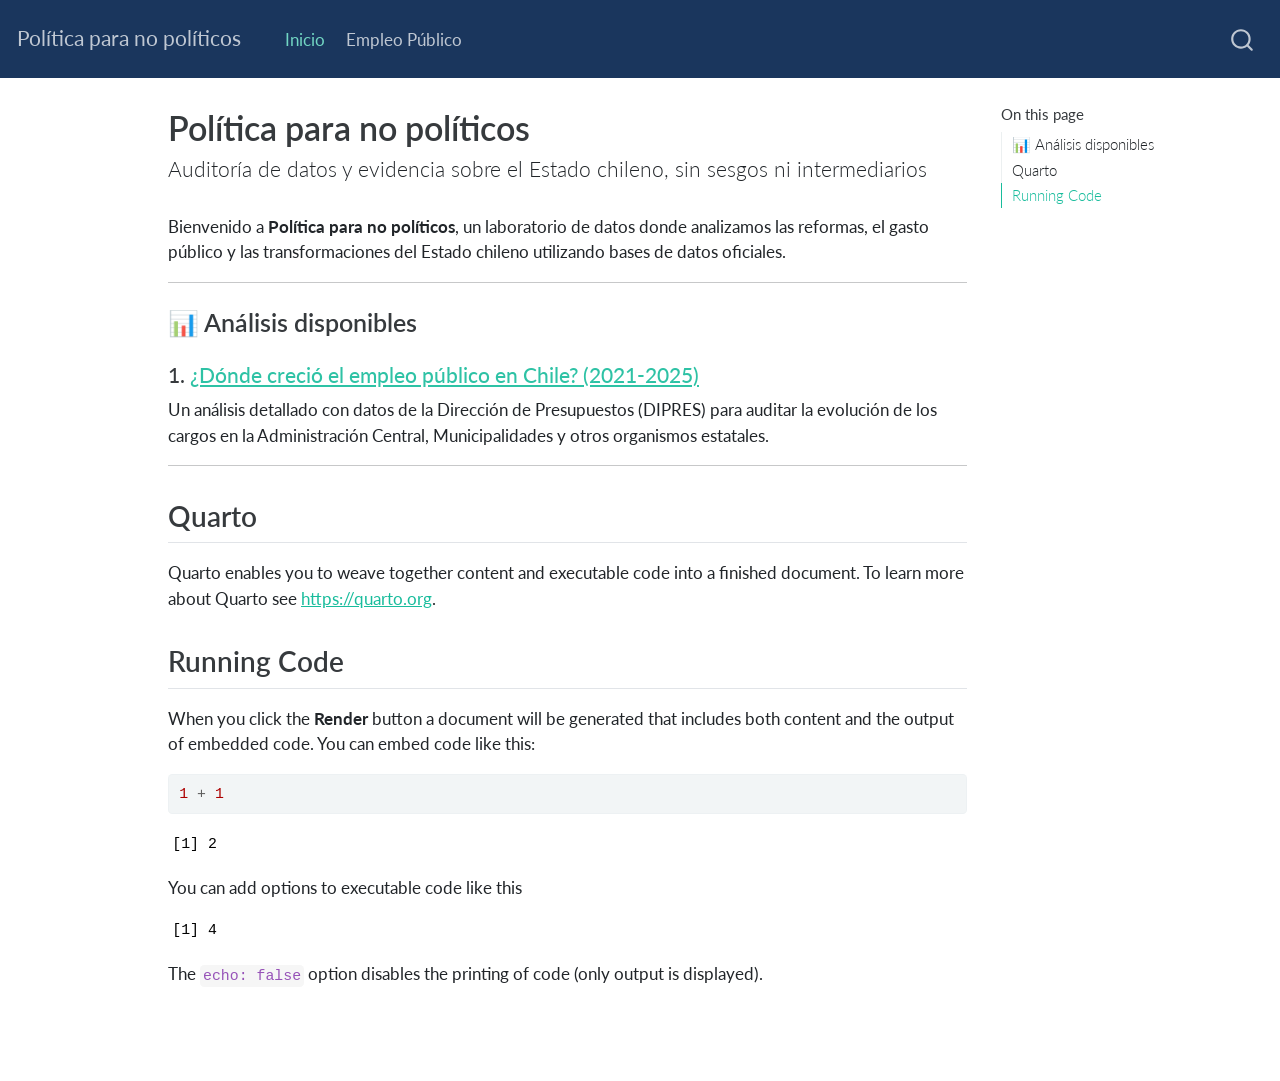
==== docs/index.html @ 49c6f44f "feat: agrega estructura web Politica para no politicos" ====
<!DOCTYPE html>
<html xmlns="http://www.w3.org/1999/xhtml" lang="en" xml:lang="en"><head>

<meta charset="utf-8">
<meta name="generator" content="quarto-1.3.450">

<meta name="viewport" content="width=device-width, initial-scale=1.0, user-scalable=yes">


<title>Política para no políticos</title>
<style>
code{white-space: pre-wrap;}
span.smallcaps{font-variant: small-caps;}
div.columns{display: flex; gap: min(4vw, 1.5em);}
div.column{flex: auto; overflow-x: auto;}
div.hanging-indent{margin-left: 1.5em; text-indent: -1.5em;}
ul.task-list{list-style: none;}
ul.task-list li input[type="checkbox"] {
  width: 0.8em;
  margin: 0 0.8em 0.2em -1em; /* quarto-specific, see https://github.com/quarto-dev/quarto-cli/issues/4556 */ 
  vertical-align: middle;
}
/* CSS for syntax highlighting */
pre > code.sourceCode { white-space: pre; position: relative; }
pre > code.sourceCode > span { display: inline-block; line-height: 1.25; }
pre > code.sourceCode > span:empty { height: 1.2em; }
.sourceCode { overflow: visible; }
code.sourceCode > span { color: inherit; text-decoration: inherit; }
div.sourceCode { margin: 1em 0; }
pre.sourceCode { margin: 0; }
@media screen {
div.sourceCode { overflow: auto; }
}
@media print {
pre > code.sourceCode { white-space: pre-wrap; }
pre > code.sourceCode > span { text-indent: -5em; padding-left: 5em; }
}
pre.numberSource code
  { counter-reset: source-line 0; }
pre.numberSource code > span
  { position: relative; left: -4em; counter-increment: source-line; }
pre.numberSource code > span > a:first-child::before
  { content: counter(source-line);
    position: relative; left: -1em; text-align: right; vertical-align: baseline;
    border: none; display: inline-block;
    -webkit-touch-callout: none; -webkit-user-select: none;
    -khtml-user-select: none; -moz-user-select: none;
    -ms-user-select: none; user-select: none;
    padding: 0 4px; width: 4em;
  }
pre.numberSource { margin-left: 3em;  padding-left: 4px; }
div.sourceCode
  {   }
@media screen {
pre > code.sourceCode > span > a:first-child::before { text-decoration: underline; }
}
</style>


<script src="site_libs/quarto-nav/quarto-nav.js"></script>
<script src="site_libs/quarto-nav/headroom.min.js"></script>
<script src="site_libs/clipboard/clipboard.min.js"></script>
<script src="site_libs/quarto-search/autocomplete.umd.js"></script>
<script src="site_libs/quarto-search/fuse.min.js"></script>
<script src="site_libs/quarto-search/quarto-search.js"></script>
<meta name="quarto:offset" content="./">
<script src="site_libs/quarto-html/quarto.js"></script>
<script src="site_libs/quarto-html/popper.min.js"></script>
<script src="site_libs/quarto-html/tippy.umd.min.js"></script>
<script src="site_libs/quarto-html/anchor.min.js"></script>
<link href="site_libs/quarto-html/tippy.css" rel="stylesheet">
<link href="site_libs/quarto-html/quarto-syntax-highlighting.css" rel="stylesheet" id="quarto-text-highlighting-styles">
<script src="site_libs/bootstrap/bootstrap.min.js"></script>
<link href="site_libs/bootstrap/bootstrap-icons.css" rel="stylesheet">
<link href="site_libs/bootstrap/bootstrap.min.css" rel="stylesheet" id="quarto-bootstrap" data-mode="light">
<script id="quarto-search-options" type="application/json">{
  "location": "navbar",
  "copy-button": false,
  "collapse-after": 3,
  "panel-placement": "end",
  "type": "overlay",
  "limit": 20,
  "language": {
    "search-no-results-text": "No results",
    "search-matching-documents-text": "matching documents",
    "search-copy-link-title": "Copy link to search",
    "search-hide-matches-text": "Hide additional matches",
    "search-more-match-text": "more match in this document",
    "search-more-matches-text": "more matches in this document",
    "search-clear-button-title": "Clear",
    "search-detached-cancel-button-title": "Cancel",
    "search-submit-button-title": "Submit",
    "search-label": "Search"
  }
}</script>


</head>

<body class="nav-fixed">

<div id="quarto-search-results"></div>
  <header id="quarto-header" class="headroom fixed-top">
    <nav class="navbar navbar-expand-lg navbar-dark ">
      <div class="navbar-container container-fluid">
      <div class="navbar-brand-container">
    <a class="navbar-brand" href="./index.html">
    <span class="navbar-title">Política para no políticos</span>
    </a>
  </div>
            <div id="quarto-search" class="" title="Search"></div>
          <button class="navbar-toggler" type="button" data-bs-toggle="collapse" data-bs-target="#navbarCollapse" aria-controls="navbarCollapse" aria-expanded="false" aria-label="Toggle navigation" onclick="if (window.quartoToggleHeadroom) { window.quartoToggleHeadroom(); }">
  <span class="navbar-toggler-icon"></span>
</button>
          <div class="collapse navbar-collapse" id="navbarCollapse">
            <ul class="navbar-nav navbar-nav-scroll me-auto">
  <li class="nav-item">
    <a class="nav-link active" href="./index.html" rel="" target="" aria-current="page">
 <span class="menu-text">Inicio</span></a>
  </li>  
  <li class="nav-item">
    <a class="nav-link" href="./01_empleo_publico.html" rel="" target="">
 <span class="menu-text">Empleo Público</span></a>
  </li>  
</ul>
            <div class="quarto-navbar-tools ms-auto">
</div>
          </div> <!-- /navcollapse -->
      </div> <!-- /container-fluid -->
    </nav>
</header>
<!-- content -->
<div id="quarto-content" class="quarto-container page-columns page-rows-contents page-layout-article page-navbar">
<!-- sidebar -->
<!-- margin-sidebar -->
    <div id="quarto-margin-sidebar" class="sidebar margin-sidebar">
        <nav id="TOC" role="doc-toc" class="toc-active">
    <h2 id="toc-title">On this page</h2>
   
  <ul>
  <li><a href="#análisis-disponibles" id="toc-análisis-disponibles" class="nav-link active" data-scroll-target="#análisis-disponibles">📊 Análisis disponibles</a></li>
  <li><a href="#quarto" id="toc-quarto" class="nav-link" data-scroll-target="#quarto">Quarto</a></li>
  <li><a href="#running-code" id="toc-running-code" class="nav-link" data-scroll-target="#running-code">Running Code</a></li>
  </ul>
</nav>
    </div>
<!-- main -->
<main class="content" id="quarto-document-content">

<header id="title-block-header" class="quarto-title-block default">
<div class="quarto-title">
<h1 class="title">Política para no políticos</h1>
<p class="subtitle lead">Auditoría de datos y evidencia sobre el Estado chileno, sin sesgos ni intermediarios</p>
</div>



<div class="quarto-title-meta">

    
  
    
  </div>
  

</header>

<p>Bienvenido a <strong>Política para no políticos</strong>, un laboratorio de datos donde analizamos las reformas, el gasto público y las transformaciones del Estado chileno utilizando bases de datos oficiales.</p>
<hr>
<section id="análisis-disponibles" class="level3">
<h3 class="anchored" data-anchor-id="análisis-disponibles">📊 Análisis disponibles</h3>
<section id="dónde-creció-el-empleo-público-en-chile-2021-2025" class="level4">
<h4 class="anchored" data-anchor-id="dónde-creció-el-empleo-público-en-chile-2021-2025">1. <a href="01_empleo_publico.html">¿Dónde creció el empleo público en Chile? (2021-2025)</a></h4>
<p>Un análisis detallado con datos de la Dirección de Presupuestos (DIPRES) para auditar la evolución de los cargos en la Administración Central, Municipalidades y otros organismos estatales.</p>
<hr>
</section>
</section>
<section id="quarto" class="level2">
<h2 class="anchored" data-anchor-id="quarto">Quarto</h2>
<p>Quarto enables you to weave together content and executable code into a finished document. To learn more about Quarto see <a href="https://quarto.org" class="uri">https://quarto.org</a>.</p>
</section>
<section id="running-code" class="level2">
<h2 class="anchored" data-anchor-id="running-code">Running Code</h2>
<p>When you click the <strong>Render</strong> button a document will be generated that includes both content and the output of embedded code. You can embed code like this:</p>
<div class="cell">
<div class="sourceCode cell-code" id="cb1"><pre class="sourceCode r code-with-copy"><code class="sourceCode r"><span id="cb1-1"><a href="#cb1-1" aria-hidden="true" tabindex="-1"></a><span class="dv">1</span> <span class="sc">+</span> <span class="dv">1</span></span></code><button title="Copy to Clipboard" class="code-copy-button"><i class="bi"></i></button></pre></div>
<div class="cell-output cell-output-stdout">
<pre><code>[1] 2</code></pre>
</div>
</div>
<p>You can add options to executable code like this</p>
<div class="cell">
<div class="cell-output cell-output-stdout">
<pre><code>[1] 4</code></pre>
</div>
</div>
<p>The <code>echo: false</code> option disables the printing of code (only output is displayed).</p>


</section>

</main> <!-- /main -->
<script id="quarto-html-after-body" type="application/javascript">
window.document.addEventListener("DOMContentLoaded", function (event) {
  const toggleBodyColorMode = (bsSheetEl) => {
    const mode = bsSheetEl.getAttribute("data-mode");
    const bodyEl = window.document.querySelector("body");
    if (mode === "dark") {
      bodyEl.classList.add("quarto-dark");
      bodyEl.classList.remove("quarto-light");
    } else {
      bodyEl.classList.add("quarto-light");
      bodyEl.classList.remove("quarto-dark");
    }
  }
  const toggleBodyColorPrimary = () => {
    const bsSheetEl = window.document.querySelector("link#quarto-bootstrap");
    if (bsSheetEl) {
      toggleBodyColorMode(bsSheetEl);
    }
  }
  toggleBodyColorPrimary();  
  const icon = "";
  const anchorJS = new window.AnchorJS();
  anchorJS.options = {
    placement: 'right',
    icon: icon
  };
  anchorJS.add('.anchored');
  const isCodeAnnotation = (el) => {
    for (const clz of el.classList) {
      if (clz.startsWith('code-annotation-')) {                     
        return true;
      }
    }
    return false;
  }
  const clipboard = new window.ClipboardJS('.code-copy-button', {
    text: function(trigger) {
      const codeEl = trigger.previousElementSibling.cloneNode(true);
      for (const childEl of codeEl.children) {
        if (isCodeAnnotation(childEl)) {
          childEl.remove();
        }
      }
      return codeEl.innerText;
    }
  });
  clipboard.on('success', function(e) {
    // button target
    const button = e.trigger;
    // don't keep focus
    button.blur();
    // flash "checked"
    button.classList.add('code-copy-button-checked');
    var currentTitle = button.getAttribute("title");
    button.setAttribute("title", "Copied!");
    let tooltip;
    if (window.bootstrap) {
      button.setAttribute("data-bs-toggle", "tooltip");
      button.setAttribute("data-bs-placement", "left");
      button.setAttribute("data-bs-title", "Copied!");
      tooltip = new bootstrap.Tooltip(button, 
        { trigger: "manual", 
          customClass: "code-copy-button-tooltip",
          offset: [0, -8]});
      tooltip.show();    
    }
    setTimeout(function() {
      if (tooltip) {
        tooltip.hide();
        button.removeAttribute("data-bs-title");
        button.removeAttribute("data-bs-toggle");
        button.removeAttribute("data-bs-placement");
      }
      button.setAttribute("title", currentTitle);
      button.classList.remove('code-copy-button-checked');
    }, 1000);
    // clear code selection
    e.clearSelection();
  });
  function tippyHover(el, contentFn) {
    const config = {
      allowHTML: true,
      content: contentFn,
      maxWidth: 500,
      delay: 100,
      arrow: false,
      appendTo: function(el) {
          return el.parentElement;
      },
      interactive: true,
      interactiveBorder: 10,
      theme: 'quarto',
      placement: 'bottom-start'
    };
    window.tippy(el, config); 
  }
  const noterefs = window.document.querySelectorAll('a[role="doc-noteref"]');
  for (var i=0; i<noterefs.length; i++) {
    const ref = noterefs[i];
    tippyHover(ref, function() {
      // use id or data attribute instead here
      let href = ref.getAttribute('data-footnote-href') || ref.getAttribute('href');
      try { href = new URL(href).hash; } catch {}
      const id = href.replace(/^#\/?/, "");
      const note = window.document.getElementById(id);
      return note.innerHTML;
    });
  }
      let selectedAnnoteEl;
      const selectorForAnnotation = ( cell, annotation) => {
        let cellAttr = 'data-code-cell="' + cell + '"';
        let lineAttr = 'data-code-annotation="' +  annotation + '"';
        const selector = 'span[' + cellAttr + '][' + lineAttr + ']';
        return selector;
      }
      const selectCodeLines = (annoteEl) => {
        const doc = window.document;
        const targetCell = annoteEl.getAttribute("data-target-cell");
        const targetAnnotation = annoteEl.getAttribute("data-target-annotation");
        const annoteSpan = window.document.querySelector(selectorForAnnotation(targetCell, targetAnnotation));
        const lines = annoteSpan.getAttribute("data-code-lines").split(",");
        const lineIds = lines.map((line) => {
          return targetCell + "-" + line;
        })
        let top = null;
        let height = null;
        let parent = null;
        if (lineIds.length > 0) {
            //compute the position of the single el (top and bottom and make a div)
            const el = window.document.getElementById(lineIds[0]);
            top = el.offsetTop;
            height = el.offsetHeight;
            parent = el.parentElement.parentElement;
          if (lineIds.length > 1) {
            const lastEl = window.document.getElementById(lineIds[lineIds.length - 1]);
            const bottom = lastEl.offsetTop + lastEl.offsetHeight;
            height = bottom - top;
          }
          if (top !== null && height !== null && parent !== null) {
            // cook up a div (if necessary) and position it 
            let div = window.document.getElementById("code-annotation-line-highlight");
            if (div === null) {
              div = window.document.createElement("div");
              div.setAttribute("id", "code-annotation-line-highlight");
              div.style.position = 'absolute';
              parent.appendChild(div);
            }
            div.style.top = top - 2 + "px";
            div.style.height = height + 4 + "px";
            let gutterDiv = window.document.getElementById("code-annotation-line-highlight-gutter");
            if (gutterDiv === null) {
              gutterDiv = window.document.createElement("div");
              gutterDiv.setAttribute("id", "code-annotation-line-highlight-gutter");
              gutterDiv.style.position = 'absolute';
              const codeCell = window.document.getElementById(targetCell);
              const gutter = codeCell.querySelector('.code-annotation-gutter');
              gutter.appendChild(gutterDiv);
            }
            gutterDiv.style.top = top - 2 + "px";
            gutterDiv.style.height = height + 4 + "px";
          }
          selectedAnnoteEl = annoteEl;
        }
      };
      const unselectCodeLines = () => {
        const elementsIds = ["code-annotation-line-highlight", "code-annotation-line-highlight-gutter"];
        elementsIds.forEach((elId) => {
          const div = window.document.getElementById(elId);
          if (div) {
            div.remove();
          }
        });
        selectedAnnoteEl = undefined;
      };
      // Attach click handler to the DT
      const annoteDls = window.document.querySelectorAll('dt[data-target-cell]');
      for (const annoteDlNode of annoteDls) {
        annoteDlNode.addEventListener('click', (event) => {
          const clickedEl = event.target;
          if (clickedEl !== selectedAnnoteEl) {
            unselectCodeLines();
            const activeEl = window.document.querySelector('dt[data-target-cell].code-annotation-active');
            if (activeEl) {
              activeEl.classList.remove('code-annotation-active');
            }
            selectCodeLines(clickedEl);
            clickedEl.classList.add('code-annotation-active');
          } else {
            // Unselect the line
            unselectCodeLines();
            clickedEl.classList.remove('code-annotation-active');
          }
        });
      }
  const findCites = (el) => {
    const parentEl = el.parentElement;
    if (parentEl) {
      const cites = parentEl.dataset.cites;
      if (cites) {
        return {
          el,
          cites: cites.split(' ')
        };
      } else {
        return findCites(el.parentElement)
      }
    } else {
      return undefined;
    }
  };
  var bibliorefs = window.document.querySelectorAll('a[role="doc-biblioref"]');
  for (var i=0; i<bibliorefs.length; i++) {
    const ref = bibliorefs[i];
    const citeInfo = findCites(ref);
    if (citeInfo) {
      tippyHover(citeInfo.el, function() {
        var popup = window.document.createElement('div');
        citeInfo.cites.forEach(function(cite) {
          var citeDiv = window.document.createElement('div');
          citeDiv.classList.add('hanging-indent');
          citeDiv.classList.add('csl-entry');
          var biblioDiv = window.document.getElementById('ref-' + cite);
          if (biblioDiv) {
            citeDiv.innerHTML = biblioDiv.innerHTML;
          }
          popup.appendChild(citeDiv);
        });
        return popup.innerHTML;
      });
    }
  }
});
</script>
</div> <!-- /content -->



</body></html>
---- docs/site_libs/quarto-html/tippy.css ----
.tippy-box[data-animation=fade][data-state=hidden]{opacity:0}[data-tippy-root]{max-width:calc(100vw - 10px)}.tippy-box{position:relative;background-color:#333;color:#fff;border-radius:4px;font-size:14px;line-height:1.4;white-space:normal;outline:0;transition-property:transform,visibility,opacity}.tippy-box[data-placement^=top]>.tippy-arrow{bottom:0}.tippy-box[data-placement^=top]>.tippy-arrow:before{bottom:-7px;left:0;border-width:8px 8px 0;border-top-color:initial;transform-origin:center top}.tippy-box[data-placement^=bottom]>.tippy-arrow{top:0}.tippy-box[data-placement^=bottom]>.tippy-arrow:before{top:-7px;left:0;border-width:0 8px 8px;border-bottom-color:initial;transform-origin:center bottom}.tippy-box[data-placement^=left]>.tippy-arrow{right:0}.tippy-box[data-placement^=left]>.tippy-arrow:before{border-width:8px 0 8px 8px;border-left-color:initial;right:-7px;transform-origin:center left}.tippy-box[data-placement^=right]>.tippy-arrow{left:0}.tippy-box[data-placement^=right]>.tippy-arrow:before{left:-7px;border-width:8px 8px 8px 0;border-right-color:initial;transform-origin:center right}.tippy-box[data-inertia][data-state=visible]{transition-timing-function:cubic-bezier(.54,1.5,.38,1.11)}.tippy-arrow{width:16px;height:16px;color:#333}.tippy-arrow:before{content:"";position:absolute;border-color:transparent;border-style:solid}.tippy-content{position:relative;padding:5px 9px;z-index:1}
---- docs/site_libs/quarto-html/quarto-syntax-highlighting.css ----
/* quarto syntax highlight colors */
:root {
  --quarto-hl-ot-color: #003B4F;
  --quarto-hl-at-color: #657422;
  --quarto-hl-ss-color: #20794D;
  --quarto-hl-an-color: #5E5E5E;
  --quarto-hl-fu-color: #4758AB;
  --quarto-hl-st-color: #20794D;
  --quarto-hl-cf-color: #003B4F;
  --quarto-hl-op-color: #5E5E5E;
  --quarto-hl-er-color: #AD0000;
  --quarto-hl-bn-color: #AD0000;
  --quarto-hl-al-color: #AD0000;
  --quarto-hl-va-color: #111111;
  --quarto-hl-bu-color: inherit;
  --quarto-hl-ex-color: inherit;
  --quarto-hl-pp-color: #AD0000;
  --quarto-hl-in-color: #5E5E5E;
  --quarto-hl-vs-color: #20794D;
  --quarto-hl-wa-color: #5E5E5E;
  --quarto-hl-do-color: #5E5E5E;
  --quarto-hl-im-color: #00769E;
  --quarto-hl-ch-color: #20794D;
  --quarto-hl-dt-color: #AD0000;
  --quarto-hl-fl-color: #AD0000;
  --quarto-hl-co-color: #5E5E5E;
  --quarto-hl-cv-color: #5E5E5E;
  --quarto-hl-cn-color: #8f5902;
  --quarto-hl-sc-color: #5E5E5E;
  --quarto-hl-dv-color: #AD0000;
  --quarto-hl-kw-color: #003B4F;
}

/* other quarto variables */
:root {
  --quarto-font-monospace: SFMono-Regular, Menlo, Monaco, Consolas, "Liberation Mono", "Courier New", monospace;
}

pre > code.sourceCode > span {
  color: #003B4F;
}

code span {
  color: #003B4F;
}

code.sourceCode > span {
  color: #003B4F;
}

div.sourceCode,
div.sourceCode pre.sourceCode {
  color: #003B4F;
}

code span.ot {
  color: #003B4F;
  font-style: inherit;
}

code span.at {
  color: #657422;
  font-style: inherit;
}

code span.ss {
  color: #20794D;
  font-style: inherit;
}

code span.an {
  color: #5E5E5E;
  font-style: inherit;
}

code span.fu {
  color: #4758AB;
  font-style: inherit;
}

code span.st {
  color: #20794D;
  font-style: inherit;
}

code span.cf {
  color: #003B4F;
  font-style: inherit;
}

code span.op {
  color: #5E5E5E;
  font-style: inherit;
}

code span.er {
  color: #AD0000;
  font-style: inherit;
}

code span.bn {
  color: #AD0000;
  font-style: inherit;
}

code span.al {
  color: #AD0000;
  font-style: inherit;
}

code span.va {
  color: #111111;
  font-style: inherit;
}

code span.bu {
  font-style: inherit;
}

code span.ex {
  font-style: inherit;
}

code span.pp {
  color: #AD0000;
  font-style: inherit;
}

code span.in {
  color: #5E5E5E;
  font-style: inherit;
}

code span.vs {
  color: #20794D;
  font-style: inherit;
}

code span.wa {
  color: #5E5E5E;
  font-style: italic;
}

code span.do {
  color: #5E5E5E;
  font-style: italic;
}

code span.im {
  color: #00769E;
  font-style: inherit;
}

code span.ch {
  color: #20794D;
  font-style: inherit;
}

code span.dt {
  color: #AD0000;
  font-style: inherit;
}

code span.fl {
  color: #AD0000;
  font-style: inherit;
}

code span.co {
  color: #5E5E5E;
  font-style: inherit;
}

code span.cv {
  color: #5E5E5E;
  font-style: italic;
}

code span.cn {
  color: #8f5902;
  font-style: inherit;
}

code span.sc {
  color: #5E5E5E;
  font-style: inherit;
}

code span.dv {
  color: #AD0000;
  font-style: inherit;
}

code span.kw {
  color: #003B4F;
  font-style: inherit;
}

.prevent-inlining {
  content: "</";
}

/*# sourceMappingURL=debc5d5d77c3f9108843748ff7464032.css.map */
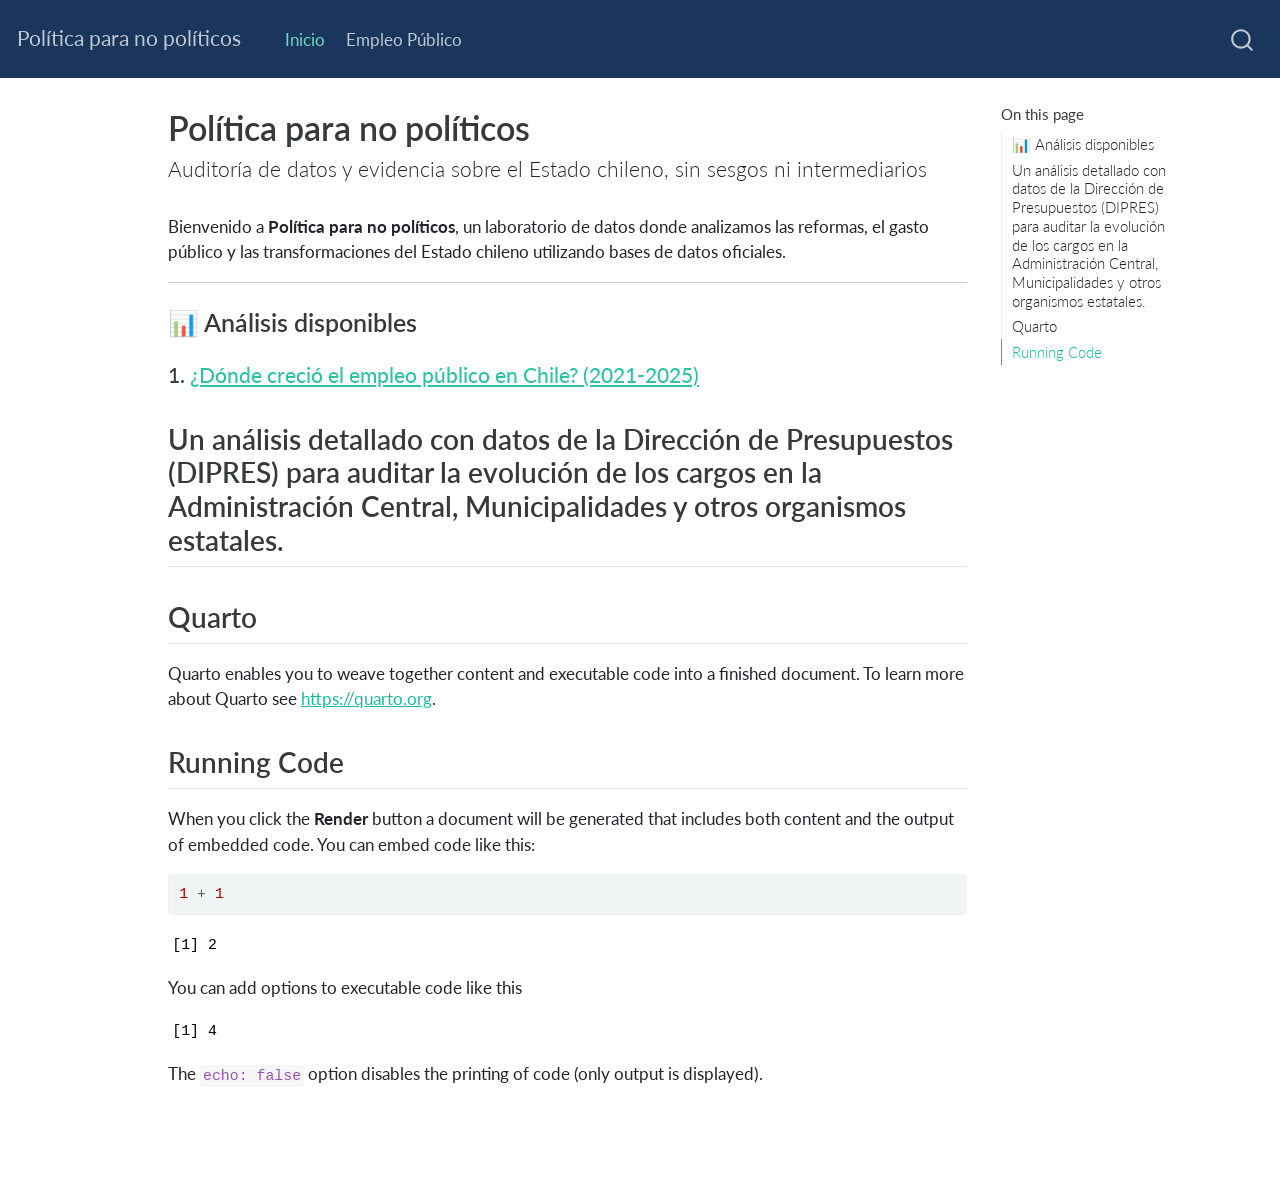
==== commit b44fd453: "fix: arregla encabezado yaml y compila tablas" ====
--- a/docs/index.html
+++ b/docs/index.html
@@ -139,6 +139,7 @@
    
   <ul>
   <li><a href="#análisis-disponibles" id="toc-análisis-disponibles" class="nav-link active" data-scroll-target="#análisis-disponibles">📊 Análisis disponibles</a></li>
+  <li><a href="#un-análisis-detallado-con-datos-de-la-dirección-de-presupuestos-dipres-para-auditar-la-evolución-de-los-cargos-en-la-administración-central-municipalidades-y-otros-organismos-estatales." id="toc-un-análisis-detallado-con-datos-de-la-dirección-de-presupuestos-dipres-para-auditar-la-evolución-de-los-cargos-en-la-administración-central-municipalidades-y-otros-organismos-estatales." class="nav-link" data-scroll-target="#un-análisis-detallado-con-datos-de-la-dirección-de-presupuestos-dipres-para-auditar-la-evolución-de-los-cargos-en-la-administración-central-municipalidades-y-otros-organismos-estatales.">Un análisis detallado con datos de la Dirección de Presupuestos (DIPRES) para auditar la evolución de los cargos en la Administración Central, Municipalidades y otros organismos estatales.</a></li>
   <li><a href="#quarto" id="toc-quarto" class="nav-link" data-scroll-target="#quarto">Quarto</a></li>
   <li><a href="#running-code" id="toc-running-code" class="nav-link" data-scroll-target="#running-code">Running Code</a></li>
   </ul>
@@ -171,9 +172,10 @@
 <h3 class="anchored" data-anchor-id="análisis-disponibles">📊 Análisis disponibles</h3>
 <section id="dónde-creció-el-empleo-público-en-chile-2021-2025" class="level4">
 <h4 class="anchored" data-anchor-id="dónde-creció-el-empleo-público-en-chile-2021-2025">1. <a href="01_empleo_publico.html">¿Dónde creció el empleo público en Chile? (2021-2025)</a></h4>
-<p>Un análisis detallado con datos de la Dirección de Presupuestos (DIPRES) para auditar la evolución de los cargos en la Administración Central, Municipalidades y otros organismos estatales.</p>
-<hr>
 </section>
+</section>
+<section id="un-análisis-detallado-con-datos-de-la-dirección-de-presupuestos-dipres-para-auditar-la-evolución-de-los-cargos-en-la-administración-central-municipalidades-y-otros-organismos-estatales." class="level2">
+<h2 class="anchored" data-anchor-id="un-análisis-detallado-con-datos-de-la-dirección-de-presupuestos-dipres-para-auditar-la-evolución-de-los-cargos-en-la-administración-central-municipalidades-y-otros-organismos-estatales.">Un análisis detallado con datos de la Dirección de Presupuestos (DIPRES) para auditar la evolución de los cargos en la Administración Central, Municipalidades y otros organismos estatales.</h2>
 </section>
 <section id="quarto" class="level2">
 <h2 class="anchored" data-anchor-id="quarto">Quarto</h2>
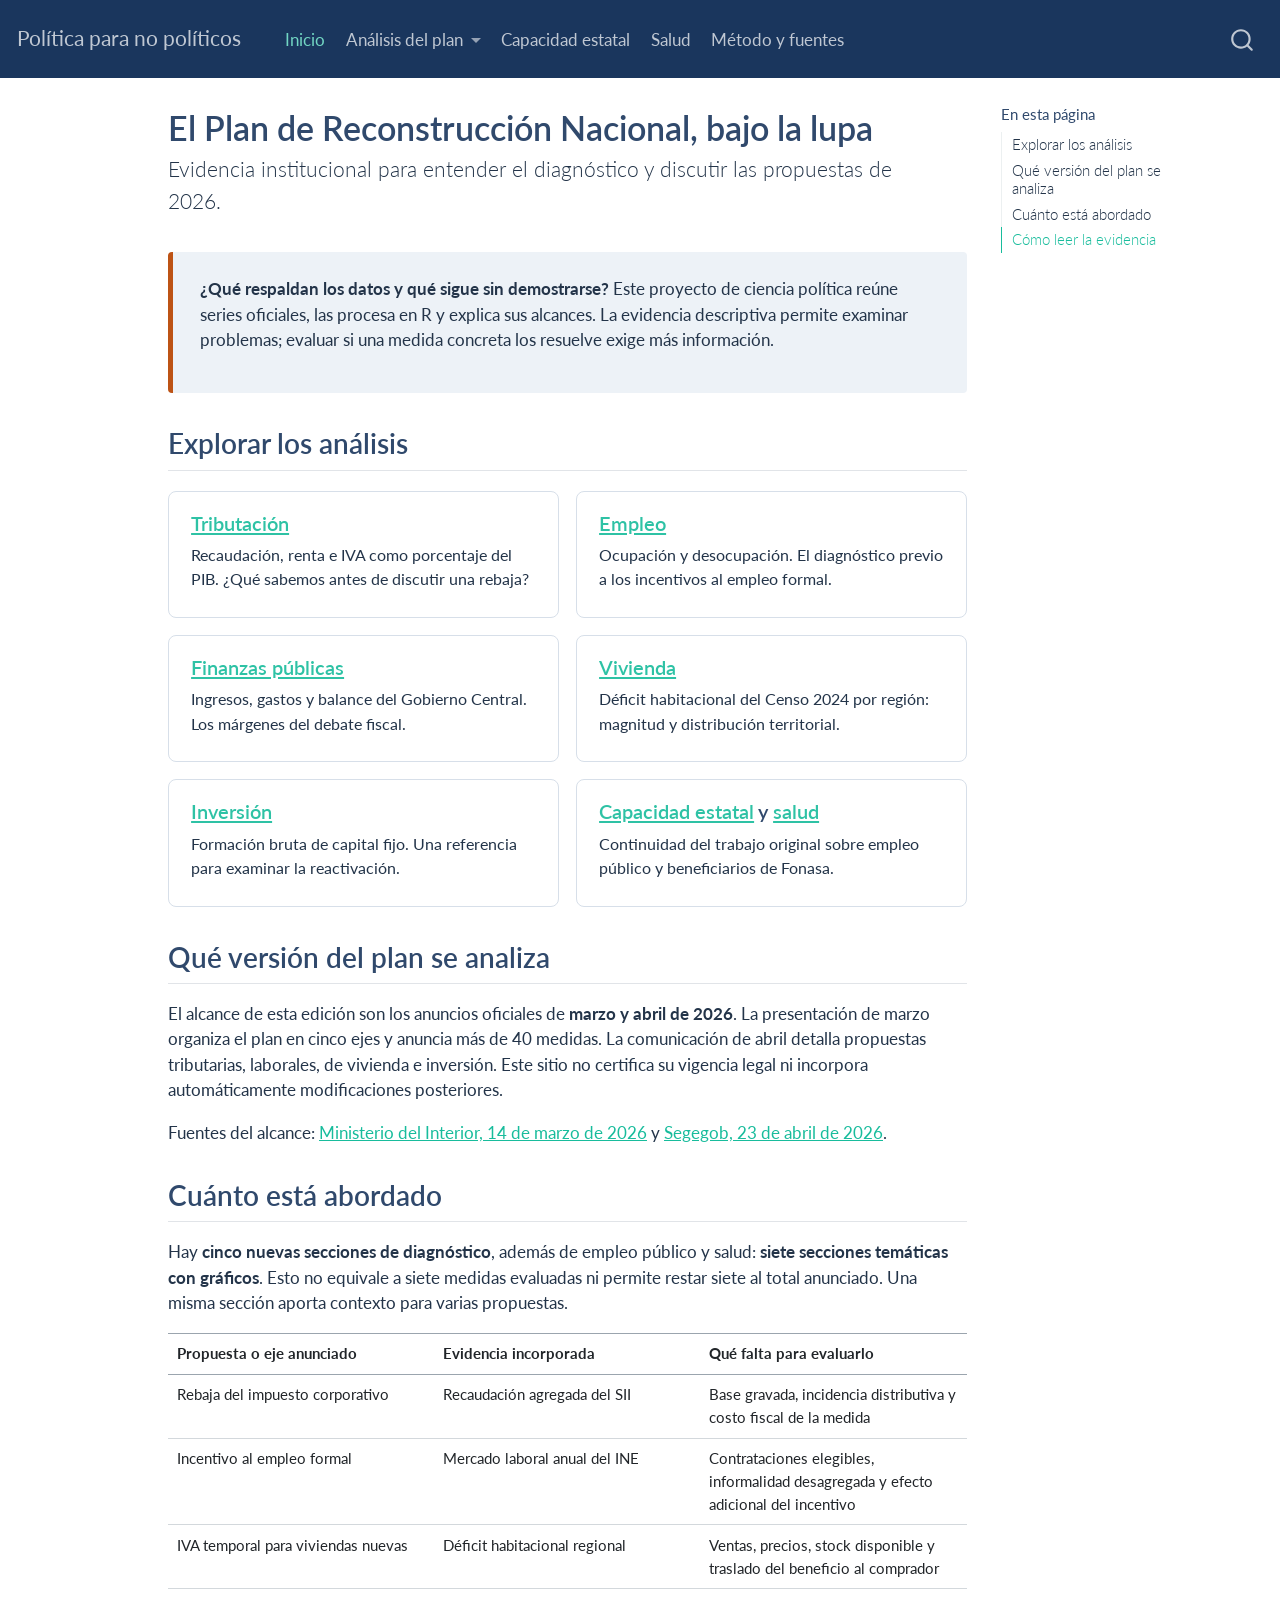
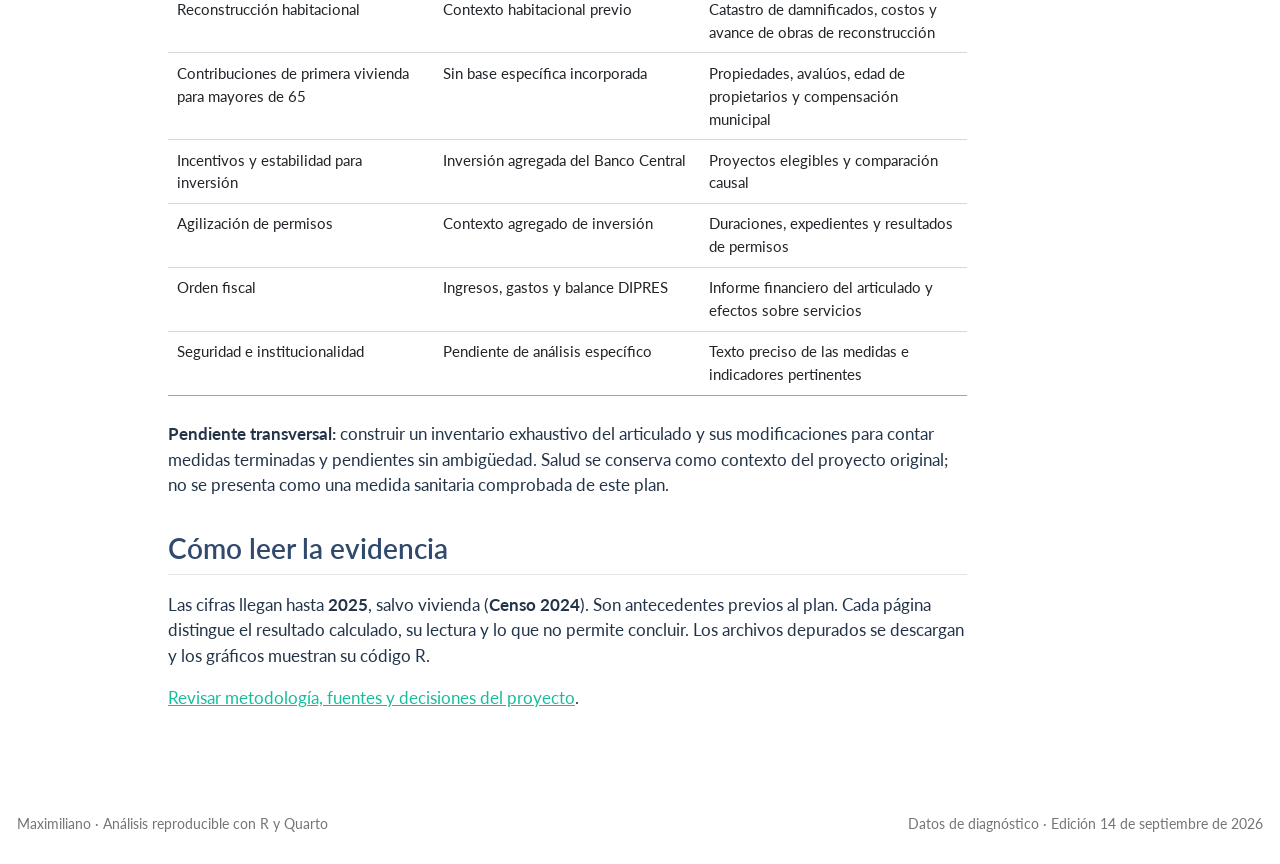
==== commit 01070487: "Agrega diagnosticos institucionales del Plan de Reconstruccion 2026" ====
--- a/docs/index.html
+++ b/docs/index.html
@@ -1,5 +1,5 @@
 <!DOCTYPE html>
-<html xmlns="http://www.w3.org/1999/xhtml" lang="en" xml:lang="en"><head>
+<html xmlns="http://www.w3.org/1999/xhtml" lang="es" xml:lang="es"><head>
 
 <meta charset="utf-8">
 <meta name="generator" content="quarto-1.3.450">
@@ -7,7 +7,7 @@
 <meta name="viewport" content="width=device-width, initial-scale=1.0, user-scalable=yes">
 
 
-<title>Política para no políticos</title>
+<title>Política para no políticos - El Plan de Reconstrucción Nacional, bajo la lupa</title>
 <style>
 code{white-space: pre-wrap;}
 span.smallcaps{font-variant: small-caps;}
@@ -19,40 +19,6 @@
   width: 0.8em;
   margin: 0 0.8em 0.2em -1em; /* quarto-specific, see https://github.com/quarto-dev/quarto-cli/issues/4556 */ 
   vertical-align: middle;
-}
-/* CSS for syntax highlighting */
-pre > code.sourceCode { white-space: pre; position: relative; }
-pre > code.sourceCode > span { display: inline-block; line-height: 1.25; }
-pre > code.sourceCode > span:empty { height: 1.2em; }
-.sourceCode { overflow: visible; }
-code.sourceCode > span { color: inherit; text-decoration: inherit; }
-div.sourceCode { margin: 1em 0; }
-pre.sourceCode { margin: 0; }
-@media screen {
-div.sourceCode { overflow: auto; }
-}
-@media print {
-pre > code.sourceCode { white-space: pre-wrap; }
-pre > code.sourceCode > span { text-indent: -5em; padding-left: 5em; }
-}
-pre.numberSource code
-  { counter-reset: source-line 0; }
-pre.numberSource code > span
-  { position: relative; left: -4em; counter-increment: source-line; }
-pre.numberSource code > span > a:first-child::before
-  { content: counter(source-line);
-    position: relative; left: -1em; text-align: right; vertical-align: baseline;
-    border: none; display: inline-block;
-    -webkit-touch-callout: none; -webkit-user-select: none;
-    -khtml-user-select: none; -moz-user-select: none;
-    -ms-user-select: none; user-select: none;
-    padding: 0 4px; width: 4em;
-  }
-pre.numberSource { margin-left: 3em;  padding-left: 4px; }
-div.sourceCode
-  {   }
-@media screen {
-pre > code.sourceCode > span > a:first-child::before { text-decoration: underline; }
 }
 </style>
 
@@ -81,20 +47,21 @@
   "type": "overlay",
   "limit": 20,
   "language": {
-    "search-no-results-text": "No results",
-    "search-matching-documents-text": "matching documents",
-    "search-copy-link-title": "Copy link to search",
-    "search-hide-matches-text": "Hide additional matches",
-    "search-more-match-text": "more match in this document",
-    "search-more-matches-text": "more matches in this document",
-    "search-clear-button-title": "Clear",
-    "search-detached-cancel-button-title": "Cancel",
-    "search-submit-button-title": "Submit",
-    "search-label": "Search"
+    "search-no-results-text": "Sin resultados",
+    "search-matching-documents-text": "documentos encontrados",
+    "search-copy-link-title": "Copiar el enlace en la búsqueda",
+    "search-hide-matches-text": "Ocultar resultados adicionales",
+    "search-more-match-text": "resultado adicional en este documento",
+    "search-more-matches-text": "resultados adicionales en este documento",
+    "search-clear-button-title": "Borrar",
+    "search-detached-cancel-button-title": "Cancelar",
+    "search-submit-button-title": "Enviar",
+    "search-label": "Buscar"
   }
 }</script>
 
 
+<link rel="stylesheet" href="styles.css">
 </head>
 
 <body class="nav-fixed">
@@ -108,8 +75,8 @@
     <span class="navbar-title">Política para no políticos</span>
     </a>
   </div>
-            <div id="quarto-search" class="" title="Search"></div>
-          <button class="navbar-toggler" type="button" data-bs-toggle="collapse" data-bs-target="#navbarCollapse" aria-controls="navbarCollapse" aria-expanded="false" aria-label="Toggle navigation" onclick="if (window.quartoToggleHeadroom) { window.quartoToggleHeadroom(); }">
+            <div id="quarto-search" class="" title="Buscar"></div>
+          <button class="navbar-toggler" type="button" data-bs-toggle="collapse" data-bs-target="#navbarCollapse" aria-controls="navbarCollapse" aria-expanded="false" aria-label="Navegación de palanca" onclick="if (window.quartoToggleHeadroom) { window.quartoToggleHeadroom(); }">
   <span class="navbar-toggler-icon"></span>
 </button>
           <div class="collapse navbar-collapse" id="navbarCollapse">
@@ -118,9 +85,44 @@
     <a class="nav-link active" href="./index.html" rel="" target="" aria-current="page">
  <span class="menu-text">Inicio</span></a>
   </li>  
+  <li class="nav-item dropdown ">
+    <a class="nav-link dropdown-toggle" href="#" id="nav-menu-análisis-del-plan" role="button" data-bs-toggle="dropdown" aria-expanded="false" rel="" target="">
+ <span class="menu-text">Análisis del plan</span>
+    </a>
+    <ul class="dropdown-menu" aria-labelledby="nav-menu-análisis-del-plan">    
+        <li>
+    <a class="dropdown-item" href="./03_tributacion.html" rel="" target="">
+ <span class="dropdown-text">Tributación</span></a>
+  </li>  
+        <li>
+    <a class="dropdown-item" href="./04_empleo_formal.html" rel="" target="">
+ <span class="dropdown-text">Empleo</span></a>
+  </li>  
+        <li>
+    <a class="dropdown-item" href="./05_finanzas_publicas.html" rel="" target="">
+ <span class="dropdown-text">Finanzas públicas</span></a>
+  </li>  
+        <li>
+    <a class="dropdown-item" href="./06_vivienda.html" rel="" target="">
+ <span class="dropdown-text">Vivienda</span></a>
+  </li>  
+        <li>
+    <a class="dropdown-item" href="./07_inversion.html" rel="" target="">
+ <span class="dropdown-text">Inversión</span></a>
+  </li>  
+    </ul>
+  </li>
   <li class="nav-item">
     <a class="nav-link" href="./01_empleo_publico.html" rel="" target="">
- <span class="menu-text">Empleo Público</span></a>
+ <span class="menu-text">Capacidad estatal</span></a>
+  </li>  
+  <li class="nav-item">
+    <a class="nav-link" href="./02_salud_fonasa.html" rel="" target="">
+ <span class="menu-text">Salud</span></a>
+  </li>  
+  <li class="nav-item">
+    <a class="nav-link" href="./metodologia.html" rel="" target="">
+ <span class="menu-text">Método y fuentes</span></a>
   </li>  
 </ul>
             <div class="quarto-navbar-tools ms-auto">
@@ -135,13 +137,13 @@
 <!-- margin-sidebar -->
     <div id="quarto-margin-sidebar" class="sidebar margin-sidebar">
         <nav id="TOC" role="doc-toc" class="toc-active">
-    <h2 id="toc-title">On this page</h2>
+    <h2 id="toc-title">En esta página</h2>
    
   <ul>
-  <li><a href="#análisis-disponibles" id="toc-análisis-disponibles" class="nav-link active" data-scroll-target="#análisis-disponibles">📊 Análisis disponibles</a></li>
-  <li><a href="#un-análisis-detallado-con-datos-de-la-dirección-de-presupuestos-dipres-para-auditar-la-evolución-de-los-cargos-en-la-administración-central-municipalidades-y-otros-organismos-estatales." id="toc-un-análisis-detallado-con-datos-de-la-dirección-de-presupuestos-dipres-para-auditar-la-evolución-de-los-cargos-en-la-administración-central-municipalidades-y-otros-organismos-estatales." class="nav-link" data-scroll-target="#un-análisis-detallado-con-datos-de-la-dirección-de-presupuestos-dipres-para-auditar-la-evolución-de-los-cargos-en-la-administración-central-municipalidades-y-otros-organismos-estatales.">Un análisis detallado con datos de la Dirección de Presupuestos (DIPRES) para auditar la evolución de los cargos en la Administración Central, Municipalidades y otros organismos estatales.</a></li>
-  <li><a href="#quarto" id="toc-quarto" class="nav-link" data-scroll-target="#quarto">Quarto</a></li>
-  <li><a href="#running-code" id="toc-running-code" class="nav-link" data-scroll-target="#running-code">Running Code</a></li>
+  <li><a href="#explorar-los-análisis" id="toc-explorar-los-análisis" class="nav-link active" data-scroll-target="#explorar-los-análisis">Explorar los análisis</a></li>
+  <li><a href="#qué-versión-del-plan-se-analiza" id="toc-qué-versión-del-plan-se-analiza" class="nav-link" data-scroll-target="#qué-versión-del-plan-se-analiza">Qué versión del plan se analiza</a></li>
+  <li><a href="#cuánto-está-abordado" id="toc-cuánto-está-abordado" class="nav-link" data-scroll-target="#cuánto-está-abordado">Cuánto está abordado</a></li>
+  <li><a href="#cómo-leer-la-evidencia" id="toc-cómo-leer-la-evidencia" class="nav-link" data-scroll-target="#cómo-leer-la-evidencia">Cómo leer la evidencia</a></li>
   </ul>
 </nav>
     </div>
@@ -150,8 +152,8 @@
 
 <header id="title-block-header" class="quarto-title-block default">
 <div class="quarto-title">
-<h1 class="title">Política para no políticos</h1>
-<p class="subtitle lead">Auditoría de datos y evidencia sobre el Estado chileno, sin sesgos ni intermediarios</p>
+<h1 class="title">El Plan de Reconstrucción Nacional, bajo la lupa</h1>
+<p class="subtitle lead">Evidencia institucional para entender el diagnóstico y discutir las propuestas de 2026.</p>
 </div>
 
 
@@ -166,37 +168,113 @@
 
 </header>
 
-<p>Bienvenido a <strong>Política para no políticos</strong>, un laboratorio de datos donde analizamos las reformas, el gasto público y las transformaciones del Estado chileno utilizando bases de datos oficiales.</p>
-<hr>
-<section id="análisis-disponibles" class="level3">
-<h3 class="anchored" data-anchor-id="análisis-disponibles">📊 Análisis disponibles</h3>
-<section id="dónde-creció-el-empleo-público-en-chile-2021-2025" class="level4">
-<h4 class="anchored" data-anchor-id="dónde-creció-el-empleo-público-en-chile-2021-2025">1. <a href="01_empleo_publico.html">¿Dónde creció el empleo público en Chile? (2021-2025)</a></h4>
-</section>
-</section>
-<section id="un-análisis-detallado-con-datos-de-la-dirección-de-presupuestos-dipres-para-auditar-la-evolución-de-los-cargos-en-la-administración-central-municipalidades-y-otros-organismos-estatales." class="level2">
-<h2 class="anchored" data-anchor-id="un-análisis-detallado-con-datos-de-la-dirección-de-presupuestos-dipres-para-auditar-la-evolución-de-los-cargos-en-la-administración-central-municipalidades-y-otros-organismos-estatales.">Un análisis detallado con datos de la Dirección de Presupuestos (DIPRES) para auditar la evolución de los cargos en la Administración Central, Municipalidades y otros organismos estatales.</h2>
-</section>
-<section id="quarto" class="level2">
-<h2 class="anchored" data-anchor-id="quarto">Quarto</h2>
-<p>Quarto enables you to weave together content and executable code into a finished document. To learn more about Quarto see <a href="https://quarto.org" class="uri">https://quarto.org</a>.</p>
-</section>
-<section id="running-code" class="level2">
-<h2 class="anchored" data-anchor-id="running-code">Running Code</h2>
-<p>When you click the <strong>Render</strong> button a document will be generated that includes both content and the output of embedded code. You can embed code like this:</p>
-<div class="cell">
-<div class="sourceCode cell-code" id="cb1"><pre class="sourceCode r code-with-copy"><code class="sourceCode r"><span id="cb1-1"><a href="#cb1-1" aria-hidden="true" tabindex="-1"></a><span class="dv">1</span> <span class="sc">+</span> <span class="dv">1</span></span></code><button title="Copy to Clipboard" class="code-copy-button"><i class="bi"></i></button></pre></div>
-<div class="cell-output cell-output-stdout">
-<pre><code>[1] 2</code></pre>
+<div class="hero">
+<p><strong>¿Qué respaldan los datos y qué sigue sin demostrarse?</strong> Este proyecto de ciencia política reúne series oficiales, las procesa en R y explica sus alcances. La evidencia descriptiva permite examinar problemas; evaluar si una medida concreta los resuelve exige más información.</p>
 </div>
+<section id="explorar-los-análisis" class="level2">
+<h2 class="anchored" data-anchor-id="explorar-los-análisis">Explorar los análisis</h2>
+<div class="cards">
+<section id="tributación" class="level3 card-tema">
+<h3 class="anchored" data-anchor-id="tributación"><a href="./03_tributacion.html">Tributación</a></h3>
+<p>Recaudación, renta e IVA como porcentaje del PIB. ¿Qué sabemos antes de discutir una rebaja?</p>
+</section>
+<section id="empleo" class="level3 card-tema">
+<h3 class="anchored" data-anchor-id="empleo"><a href="./04_empleo_formal.html">Empleo</a></h3>
+<p>Ocupación y desocupación. El diagnóstico previo a los incentivos al empleo formal.</p>
+</section>
+<section id="finanzas-públicas" class="level3 card-tema">
+<h3 class="anchored" data-anchor-id="finanzas-públicas"><a href="./05_finanzas_publicas.html">Finanzas públicas</a></h3>
+<p>Ingresos, gastos y balance del Gobierno Central. Los márgenes del debate fiscal.</p>
+</section>
+<section id="vivienda" class="level3 card-tema">
+<h3 class="anchored" data-anchor-id="vivienda"><a href="./06_vivienda.html">Vivienda</a></h3>
+<p>Déficit habitacional del Censo 2024 por región: magnitud y distribución territorial.</p>
+</section>
+<section id="inversión" class="level3 card-tema">
+<h3 class="anchored" data-anchor-id="inversión"><a href="./07_inversion.html">Inversión</a></h3>
+<p>Formación bruta de capital fijo. Una referencia para examinar la reactivación.</p>
+</section>
+<section id="capacidad-estatal-y-salud" class="level3 card-tema">
+<h3 class="anchored" data-anchor-id="capacidad-estatal-y-salud"><a href="./01_empleo_publico.html">Capacidad estatal</a> y <a href="./02_salud_fonasa.html">salud</a></h3>
+<p>Continuidad del trabajo original sobre empleo público y beneficiarios de Fonasa.</p>
+</section>
 </div>
-<p>You can add options to executable code like this</p>
-<div class="cell">
-<div class="cell-output cell-output-stdout">
-<pre><code>[1] 4</code></pre>
-</div>
-</div>
-<p>The <code>echo: false</code> option disables the printing of code (only output is displayed).</p>
+</section>
+<section id="qué-versión-del-plan-se-analiza" class="level2">
+<h2 class="anchored" data-anchor-id="qué-versión-del-plan-se-analiza">Qué versión del plan se analiza</h2>
+<p>El alcance de esta edición son los anuncios oficiales de <strong>marzo y abril de 2026</strong>. La presentación de marzo organiza el plan en cinco ejes y anuncia más de 40 medidas. La comunicación de abril detalla propuestas tributarias, laborales, de vivienda e inversión. Este sitio no certifica su vigencia legal ni incorpora automáticamente modificaciones posteriores.</p>
+<p>Fuentes del alcance: <a href="https://www.interior.gob.cl/noticias/2026/03/14/presidente-jose-antonio-kast-presenta-proyecto-de-ley-de-reconstruccion-nacional-junto-a-ministro-alvarado/">Ministerio del Interior, 14 de marzo de 2026</a> y <a href="https://msgg.gob.cl/wp/2026/04/23/presidente-kast-firma-proyecto-de-ley-del-plan-de-reconstruccion-nacional-y-desarrollo-economico-y-social/">Segegob, 23 de abril de 2026</a>.</p>
+</section>
+<section id="cuánto-está-abordado" class="level2">
+<h2 class="anchored" data-anchor-id="cuánto-está-abordado">Cuánto está abordado</h2>
+<p>Hay <strong>cinco nuevas secciones de diagnóstico</strong>, además de empleo público y salud: <strong>siete secciones temáticas con gráficos</strong>. Esto no equivale a siete medidas evaluadas ni permite restar siete al total anunciado. Una misma sección aporta contexto para varias propuestas.</p>
+<table class="table">
+<colgroup>
+<col style="width: 33%">
+<col style="width: 33%">
+<col style="width: 33%">
+</colgroup>
+<thead>
+<tr class="header">
+<th>Propuesta o eje anunciado</th>
+<th>Evidencia incorporada</th>
+<th>Qué falta para evaluarlo</th>
+</tr>
+</thead>
+<tbody>
+<tr class="odd">
+<td>Rebaja del impuesto corporativo</td>
+<td>Recaudación agregada del SII</td>
+<td>Base gravada, incidencia distributiva y costo fiscal de la medida</td>
+</tr>
+<tr class="even">
+<td>Incentivo al empleo formal</td>
+<td>Mercado laboral anual del INE</td>
+<td>Contrataciones elegibles, informalidad desagregada y efecto adicional del incentivo</td>
+</tr>
+<tr class="odd">
+<td>IVA temporal para viviendas nuevas</td>
+<td>Déficit habitacional regional</td>
+<td>Ventas, precios, stock disponible y traslado del beneficio al comprador</td>
+</tr>
+<tr class="even">
+<td>Reconstrucción habitacional</td>
+<td>Contexto habitacional previo</td>
+<td>Catastro de damnificados, costos y avance de obras de reconstrucción</td>
+</tr>
+<tr class="odd">
+<td>Contribuciones de primera vivienda para mayores de 65</td>
+<td>Sin base específica incorporada</td>
+<td>Propiedades, avalúos, edad de propietarios y compensación municipal</td>
+</tr>
+<tr class="even">
+<td>Incentivos y estabilidad para inversión</td>
+<td>Inversión agregada del Banco Central</td>
+<td>Proyectos elegibles y comparación causal</td>
+</tr>
+<tr class="odd">
+<td>Agilización de permisos</td>
+<td>Contexto agregado de inversión</td>
+<td>Duraciones, expedientes y resultados de permisos</td>
+</tr>
+<tr class="even">
+<td>Orden fiscal</td>
+<td>Ingresos, gastos y balance DIPRES</td>
+<td>Informe financiero del articulado y efectos sobre servicios</td>
+</tr>
+<tr class="odd">
+<td>Seguridad e institucionalidad</td>
+<td>Pendiente de análisis específico</td>
+<td>Texto preciso de las medidas e indicadores pertinentes</td>
+</tr>
+</tbody>
+</table>
+<p><strong>Pendiente transversal:</strong> construir un inventario exhaustivo del articulado y sus modificaciones para contar medidas terminadas y pendientes sin ambigüedad. Salud se conserva como contexto del proyecto original; no se presenta como una medida sanitaria comprobada de este plan.</p>
+</section>
+<section id="cómo-leer-la-evidencia" class="level2">
+<h2 class="anchored" data-anchor-id="cómo-leer-la-evidencia">Cómo leer la evidencia</h2>
+<p>Las cifras llegan hasta <strong>2025</strong>, salvo vivienda (<strong>Censo 2024</strong>). Son antecedentes previos al plan. Cada página distingue el resultado calculado, su lectura y lo que no permite concluir. Los archivos depurados se descargan y los gráficos muestran su código R.</p>
+<p><a href="./metodologia.html">Revisar metodología, fuentes y decisiones del proyecto</a>.</p>
 
 
 </section>
@@ -256,12 +334,12 @@
     // flash "checked"
     button.classList.add('code-copy-button-checked');
     var currentTitle = button.getAttribute("title");
-    button.setAttribute("title", "Copied!");
+    button.setAttribute("title", "Copiado");
     let tooltip;
     if (window.bootstrap) {
       button.setAttribute("data-bs-toggle", "tooltip");
       button.setAttribute("data-bs-placement", "left");
-      button.setAttribute("data-bs-title", "Copied!");
+      button.setAttribute("data-bs-title", "Copiado");
       tooltip = new bootstrap.Tooltip(button, 
         { trigger: "manual", 
           customClass: "code-copy-button-tooltip",
@@ -433,9 +511,32 @@
       });
     }
   }
+    var localhostRegex = new RegExp(/^(?:http|https):\/\/localhost\:?[0-9]*\//);
+      var filterRegex = new RegExp("https:\/\/titan1959\.github\.io\/Mega-reforma-Chile\/");
+    var isInternal = (href) => {
+        return filterRegex.test(href) || localhostRegex.test(href);
+    }
+    // Inspect non-navigation links and adorn them if external
+ 	var links = window.document.querySelectorAll('a[href]:not(.nav-link):not(.navbar-brand):not(.toc-action):not(.sidebar-link):not(.sidebar-item-toggle):not(.pagination-link):not(.no-external):not([aria-hidden]):not(.dropdown-item)');
+    for (var i=0; i<links.length; i++) {
+      const link = links[i];
+      if (!isInternal(link.href)) {
+          // target, if specified
+          link.setAttribute("target", "_blank");
+      }
+    }
 });
 </script>
 </div> <!-- /content -->
+<footer class="footer">
+  <div class="nav-footer">
+    <div class="nav-footer-left">Maximiliano · Análisis reproducible con R y Quarto</div>   
+    <div class="nav-footer-center">
+      &nbsp;
+    </div>
+    <div class="nav-footer-right">Datos de diagnóstico · Edición 14 de septiembre de 2026</div>
+  </div>
+</footer>
 
 
 
--- a/docs/styles.css
+++ b/docs/styles.css
@@ -0,0 +1,14 @@
+:root { --azul: #1a365d; --tinta: #233449; }
+body { color: var(--tinta); }
+h1,h2,h3 { color: var(--azul); }
+.quarto-title .subtitle { max-width: 760px; line-height: 1.5; }
+.hero { background: #edf2f7; border-left: 5px solid #bd5315; padding: 1.4rem 1.6rem; margin: 1.4rem 0 2rem; border-radius: 4px; }
+.cards { display: grid; grid-template-columns: repeat(2,minmax(0,1fr)); gap: 1rem; margin: 1.2rem 0 2rem; }
+.card-tema { border: 1px solid #d7dfe9; border-radius: 8px; padding: 1.1rem 1.3rem; background: #fff; }
+.card-tema h3 { font-size: 1.18rem; margin: 0 0 .5rem; }
+.card-tema p { margin-bottom: .4rem; font-size: .95rem; }
+table { font-size: .9rem; }
+.cell-output-display { overflow-x: auto; }
+.cell-output-display img { max-width: 100%; height: auto; }
+details.code-fold { margin-bottom: .8rem; }
+@media(max-width:650px) { .cards { grid-template-columns: 1fr; } .hero { padding: 1rem; } h1.title { font-size: 1.85rem; } }
